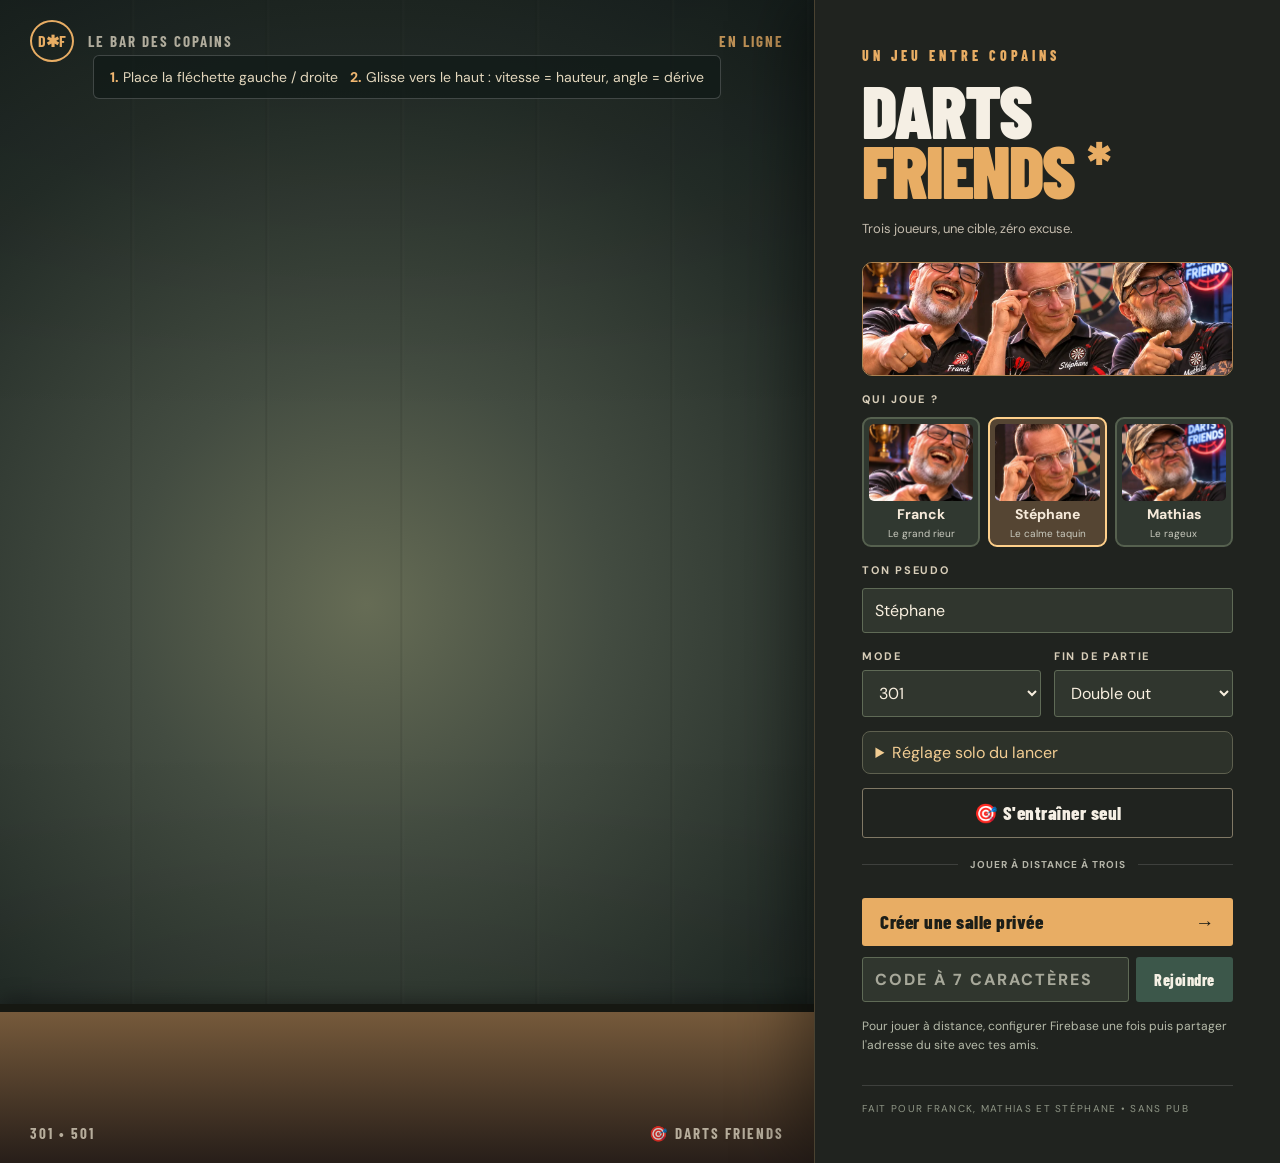
==== index.html @ 85f7383f "Add files via upload" ====
<!doctype html>
<html lang="fr">
<head>
  <meta charset="utf-8">
  <meta name="viewport" content="width=device-width, initial-scale=1, viewport-fit=cover">
  <meta name="theme-color" content="#1b211c">
  <meta name="description" content="Darts Friends : fléchettes 301 et 501 à trois, entre amis, sur Android">
  <title>Darts Friends • 301 / 501</title>
  <link rel="manifest" href="manifest.webmanifest">
  <link rel="icon" type="image/png" href="assets/icon-192.png">
  <link rel="stylesheet" href="style.css">
  <script src="firebase-config.js"></script>
  <script type="module" src="app.mjs"></script>
</head>
<body>
<div class="app-shell">
  <section class="arena">
    <div class="arena-top"><span class="mini-mark">D✱F</span><span>LE BAR DES COPAINS</span><span class="prototype">EN LIGNE</span></div>
    <canvas id="board" aria-label="Fléchettes : placer la fléchette en bas en déplaçant le doigt, puis glisser rapidement vers le haut"></canvas>
    <div class="aim-help"><strong>1.</strong> Place la fléchette gauche / droite &nbsp; <strong>2.</strong> Glisse vers le haut : vitesse = hauteur, angle = dérive</div>
    <div id="toast" class="toast" role="status" aria-live="polite"></div>
    <div id="shot-badge" class="shot-badge" aria-live="polite"></div>
    <div class="arena-bottom"><span>301 &bull; 501</span><span>🎯 DARTS FRIENDS</span></div>
  </section>
  <aside class="panel">
    <header class="brand"><div class="brand-kicker">UN JEU ENTRE COPAINS</div><h1>DARTS <em>FRIENDS</em><span class="brand-star">✱</span></h1><p>Trois joueurs, une cible, zéro excuse.</p></header>
    <section id="setup" class="screen">
      <div class="trio-banner"><img src="assets/trio.webp" alt="Illustration cartoon de Franck, Stéphane et Mathias autour d'une cible"></div>
      <label>Qui joue ?</label>
      <div class="avatar-picker" id="avatar-picker">
        <button class="avatar-choice" type="button" data-avatar="franck" aria-pressed="false"><img src="assets/franck.webp" alt=""><strong>Franck</strong><small>Le grand rieur</small></button>
        <button class="avatar-choice selected" type="button" data-avatar="stephane" aria-pressed="true"><img src="assets/stephane.webp" alt=""><strong>Stéphane</strong><small>Le calme taquin</small></button>
        <button class="avatar-choice" type="button" data-avatar="mathias" aria-pressed="false"><img src="assets/mathias.webp" alt=""><strong>Mathias</strong><small>Le rageux</small></button>
      </div>
      <label for="nickname">Ton pseudo</label><input id="nickname" maxlength="18" value="Stéphane" autocomplete="off">
      <div class="two-cols">
        <div><label for="game-mode">Mode</label><select id="game-mode"><option value="301">301</option><option value="501">501</option></select></div>
        <div><label for="checkout">Fin de partie</label><select id="checkout"><option value="true">Double out</option><option value="false">Libre</option></select></div>
      </div>
      <details class="sensitivity-section"><summary>Réglage solo du lancer</summary>
        <label>Force <output id="solo-force-value">1.00×</output></label><input id="solo-force" type="range" min="0.5" max="2" step="0.05" value="1">
        <label>Direction <output id="solo-direction-value">1.00×</output></label><input id="solo-direction" type="range" min="0.5" max="2" step="0.05" value="1">
      </details>
      <button id="practice" class="button button-outline" type="button">🎯 S'entraîner seul</button>
      <div class="separator"><span>JOUER À DISTANCE À TROIS</span></div>
      <button id="create" class="button button-primary" type="button">Créer une salle privée <span>→</span></button>
      <div class="joinline"><input id="room-input" maxlength="7" placeholder="CODE À 7 CARACTÈRES" autocapitalize="characters" aria-label="Code de salle"><button id="join" class="button button-small" type="button">Rejoindre</button></div>
      <p class="footnote" id="online-note">Pour jouer à distance, configurer Firebase une fois puis partager l'adresse du site avec tes amis.</p>
    </section>
    <section id="lobby" class="screen hidden">
      <div class="section-title">SALLE PRIVÉE <span id="room-code">-------</span></div>
      <p class="hint">Partage le lien ou le code ci-dessus. Chacun choisit son propre avatar.</p>
      <button id="share" type="button" class="button button-outline">🔗 Copier le lien d'invitation</button>
      <div id="lobby-players" class="player-list"></div>
      <div class="sensitivity-section" id="host-controls">
        <strong>Sensibilité commune pour les 3 joueurs</strong>
        <label>Force <output id="force-value">1.00×</output></label><input id="force-sensitivity" type="range" min="0.5" max="2" step="0.05" value="1">
        <label>Direction <output id="direction-value">1.00×</output></label><input id="direction-sensitivity" type="range" min="0.5" max="2" step="0.05" value="1">
        <button id="save-sensitivity" class="button button-outline" type="button">Appliquer à tous</button>
      </div>
      <p id="lobby-note" class="hint">En attente des amis…</p>
      <button id="start" class="button button-primary hidden" type="button">Lancer la partie à 3 <span>→</span></button>
      <button id="leave-lobby" class="text-button" type="button">Retour au menu</button>
    </section>
    <section id="match" class="screen hidden">
      <div class="match-top"><div><span class="small-label">MANCHE</span><h2 id="match-title">301</h2></div><div class="match-pills"><span id="room-pill">ENTRAÎNEMENT</span><span id="double-pill">DOUBLE OUT</span><span id="sensitivity-pill">F 1.00× · D 1.00×</span></div></div>
      <div id="players" class="player-list"></div>
      <div class="turn-box"><span class="small-label">C'EST AU TOUR DE</span><strong id="turn-name">Toi !</strong><span id="dart-counter">Fléchette 1/3</span></div>
      <div id="banter" class="banter-controls hidden"><label for="tease-target">CHAMBRER UN COPAIN</label><div class="banter-line"><select id="tease-target" aria-label="Personne à chambrer"></select><button id="tease" class="button button-banter" type="button">😏 Chambrer !</button></div></div>
      <div class="history"><span class="small-label">DERNIER LANCER</span><strong id="last-shot">À toi !</strong><span class="hint" id="quip"></span></div>
      <div id="win-banner" class="win-banner hidden"></div>
      <div class="controls"><button id="restart" class="button button-outline hidden" type="button">Rejouer</button><button id="exit" class="text-button" type="button">Retour au menu</button></div>
    </section>
    <footer class="panel-footer">FAIT POUR FRANCK, MATHIAS ET STÉPHANE • SANS PUB</footer>
  </aside>
</div>
</body>
</html>
---- style.css ----
@import url('https://fonts.googleapis.com/css2?family=Barlow+Condensed:wght@500;600;700;800;900&family=DM+Sans:wght@400;500;600;700&display=swap');
:root{--ink:#f5efe4;--gold:#e8ad64;--dark:#1b1d19;--line:#ffffff22;--muted:#c4bcae;--green:#385949;--red:#b64037}
*{box-sizing:border-box}html,body{margin:0;min-height:100%;background:#131714;color:var(--ink);font-family:'DM Sans',Arial,sans-serif}button,input,select{font:inherit}button{cursor:pointer}body{overscroll-behavior:none}
.app-shell{min-height:100dvh;display:grid;grid-template-columns:minmax(0,1.52fr) minmax(330px,.87fr);max-width:1920px;margin:auto;overflow:hidden}
.arena{position:relative;min-height:680px;overflow:hidden;background:radial-gradient(circle at 45% 52%,#666c55 0%,#434c41 32%,#252e29 70%,#17201e 100%)}
.arena:before{content:"";pointer-events:none;position:absolute;inset:0;opacity:.24;background:repeating-linear-gradient(90deg,transparent 0,transparent 130px,#0007 131px,#e0d2b111 133px,transparent 135px),linear-gradient(0deg,#0007,transparent 35%,transparent 65%,#0007)}
.arena:after{content:"";position:absolute;bottom:0;height:13%;left:0;right:0;pointer-events:none;background:linear-gradient(#765a3b,#271e19);border-top:8px solid #161812;box-shadow:0 -4px 20px #0005}
.arena-top,.arena-bottom{position:absolute;z-index:2;left:30px;right:30px;display:flex;align-items:center;gap:14px;font-family:'Barlow Condensed',sans-serif;font-weight:700;letter-spacing:2px;font-size:15px;color:#e1d9c5c0}
.arena-top{top:20px}.arena-bottom{bottom:20px;justify-content:space-between}.mini-mark{border:2px solid #e8ad64;border-radius:50%;color:#e8ad64;padding:9px 6px;font-size:16px;letter-spacing:0}.prototype{margin-left:auto;color:#e8ad64;opacity:.8}
#board{touch-action:none;display:block;position:absolute;inset:0;width:100%;height:100%;z-index:1;cursor:crosshair}
.aim-help{z-index:3;position:absolute;top:55px;bottom:auto;left:50%;transform:translateX(-50%);white-space:nowrap;text-align:center;padding:12px 16px;background:#111a18c4;border:1px solid #ffffff30;border-radius:6px;font-size:clamp(11px,1.2vw,14px);color:#e3d7bd;pointer-events:none}.aim-help strong{color:#f1b771}.aim-help span{color:#9d906f;margin:0 5px}
.toast,.shot-badge{pointer-events:none;position:absolute;z-index:4;left:50%;transform:translateX(-50%);text-align:center;font-family:'Barlow Condensed',sans-serif;font-weight:900;letter-spacing:1px;opacity:0;transition:opacity .18s}.toast{top:105px;font-size:18px;background:#151f1ce8;padding:9px 20px;border-radius:4px}.toast.visible,.shot-badge.visible{opacity:1}.shot-badge{top:21%;font-size:clamp(36px,5vw,76px);color:#f3bb6e;text-shadow:0 4px 0 #30261d,0 10px 40px #000}
.panel{z-index:5;position:relative;background:#20231f;box-shadow:-18px 0 60px #0006;min-height:100vh;padding:clamp(22px,3.7vw,54px);display:flex;flex-direction:column;border-left:1px solid #eebd7b33;overflow-y:auto}
.brand-kicker{font-family:'Barlow Condensed',sans-serif;color:var(--gold);letter-spacing:4px;font-size:14px;font-weight:800}.brand{margin-bottom:25px}.brand h1{font-family:'Barlow Condensed',Impact,sans-serif;font-size:clamp(50px,5.7vw,86px);letter-spacing:-2px;line-height:.82;margin:17px 0 12px;font-weight:900;position:relative}.brand h1 em{color:var(--gold);font-style:normal}.brand-star{font-size:30px;vertical-align:top;margin-left:12px;color:var(--gold)}.brand p{color:var(--muted);font-size:13px;margin:19px 0 0}
.screen{display:flex;flex-direction:column;gap:11px;flex:1}.hidden{display:none!important}.screen>label,.two-cols label{font-size:11px;text-transform:uppercase;letter-spacing:1.7px;font-weight:700;color:#d8ceb9;margin-top:5px;display:block}.screen input,.screen select{width:100%;border-radius:3px;background:#30362e;border:1px solid #5f6a56;padding:11px 12px;color:#f8efdf;outline:none;min-height:42px}.screen input:focus,.screen select:focus{border-color:var(--gold)}.screen input::placeholder{color:#a7a89a}.two-cols{display:grid;grid-template-columns:1fr 1fr;gap:13px}.two-cols label{margin-bottom:7px}
.button{border:0;min-height:45px;padding:12px 18px;border-radius:3px;font-family:'Barlow Condensed',sans-serif;font-weight:800;font-size:19px;letter-spacing:.5px;transition:transform .15s,background .15s}.button:active{transform:scale(.98)}.button-primary{background:var(--gold);color:#1c1e18;margin-top:7px;display:flex;justify-content:space-between;align-items:center}.button-primary:hover{background:#f3c18a}.button-outline{color:var(--ink);background:transparent;border:1px solid #807865}.button-outline:hover{background:#353b32}.separator{display:flex;align-items:center;gap:12px;color:#b4b4a8;font-size:10px;font-weight:700;letter-spacing:1px;margin:9px 0}.separator:before,.separator:after{content:"";height:1px;background:var(--line);flex:1}.joinline{display:grid;grid-template-columns:1fr auto;gap:7px}.joinline input{letter-spacing:2px;font-weight:800;text-transform:uppercase}.button-small{background:#3c574a;color:#f5f1e5;font-size:16px}.footnote,.hint{font-size:12px;line-height:1.6;color:#b6bbaa;margin:4px 0}
.section-title{font-family:'Barlow Condensed',sans-serif;letter-spacing:1px;font-size:25px;font-weight:800;display:flex;align-items:center;justify-content:space-between}.section-title span{font-size:28px;background:#334333;border:1px dashed #d6aa6b;padding:4px 10px;color:#ffce80;letter-spacing:4px}
.player-list{display:flex;flex-direction:column;gap:9px;margin:10px 0}.player{display:flex;align-items:center;gap:13px;padding:8px 10px;border:1px solid #4c5245;background:#292f28;border-radius:4px;min-height:61px}.player.active{border-color:#ecb875;background:#3c3e30}.player.offline{opacity:.5}.player-details{display:flex;flex-direction:column;gap:2px;flex:1;min-width:0}.player-details strong{font-size:14px;white-space:nowrap;overflow:hidden;text-overflow:ellipsis}.player-details small{font-size:10px;color:#bebaaa;text-transform:uppercase;letter-spacing:.5px}.points{font-family:'Barlow Condensed',sans-serif;font-size:29px;font-weight:800;color:#f6c086;line-height:1}
.avatar{--shirt:#8aab9d;flex-shrink:0;width:45px;height:45px;overflow:hidden;position:relative;border-radius:50%;background:radial-gradient(circle at 25% 15%,#f6e3ae,#c7b58b 65%,#907052);border:2px solid #a18a68;box-shadow:inset 0 3px 6px #ffffff57,0 2px 8px #0005}.avatar .body{position:absolute;left:6px;right:6px;bottom:-10px;height:22px;border-radius:50% 50% 0 0;background:var(--shirt);border:2px solid #322a24}.avatar .face{position:absolute;left:10px;top:6px;width:23px;height:27px;border-radius:42% 42% 49% 49%;background:#e9aa7c;border:1px solid #976b4b;box-shadow:inset -3px -4px 0 #ba79564d}.avatar .hair{position:absolute;left:8px;top:3px;width:27px;height:13px;border-radius:50% 50% 20% 12%;background:#4b3429;transform:rotate(-6deg)}.avatar .eyes{position:absolute;left:15px;top:19px;width:3px;height:3px;background:#292923;border-radius:50%;box-shadow:10px 0 #292923}.avatar .mouth{position:absolute;left:18px;top:26px;width:9px;height:4px;border-bottom:2px solid #6b3835;border-radius:50%}
.avatar.type-1{--shirt:#d06b55}.avatar.type-1 .hair{background:#766858}.avatar.type-2{--shirt:#6678a8}.avatar.type-2 .hair{background:#2e3030}
.match-top{display:flex;justify-content:space-between;align-items:center}.small-label{font-size:10px;letter-spacing:2px;font-weight:800;color:#b3b6a7}.match-top h2{font-size:47px;font-family:'Barlow Condensed',sans-serif;margin:0;line-height:1}.match-pills{display:flex;flex-direction:column;align-items:flex-end;gap:6px}.match-pills span{padding:5px 9px;font-size:10px;background:#314a3e;border:1px solid #607664;letter-spacing:1px;font-weight:800}.match-pills span+span{background:#67482f;border-color:#ad8454}.turn-box{border-left:3px solid var(--gold);padding:10px 13px;background:#323a30;display:flex;flex-direction:column;gap:4px}.turn-box strong{font-size:18px}.turn-box>span:last-child{font-size:12px;color:#b8c5b1}.history{border-top:1px solid var(--line);padding:14px 0;display:flex;flex-direction:column;gap:5px}.history strong{font-family:'Barlow Condensed',sans-serif;font-size:25px}.win-banner{background:#5a6339;border:1px solid #dfbb64;padding:15px;text-align:center;font-family:'Barlow Condensed',sans-serif;font-size:24px;font-weight:800}.controls{display:flex;gap:15px;align-items:center;margin-top:auto}.controls .button{flex:1}.text-button{background:none;border:0;color:#c9bbaa;text-decoration:underline;text-underline-offset:4px;padding:10px 0;text-align:left;font-size:12px}.panel-footer{border-top:1px solid var(--line);margin-top:26px;padding-top:16px;color:#8f9686;font-size:10px;letter-spacing:1.3px}
@media(max-width:750px){.app-shell{display:flex;flex-direction:column}.arena{height:62dvh;min-height:390px;flex-shrink:0}.panel{min-height:unset;padding:22px}.brand{margin-bottom:19px}.brand h1{font-size:56px;line-height:.85}.brand h1 br{display:none}.brand h1 em:before{content:' '}.arena-top,.arena-bottom{left:18px;right:18px;font-size:11px}.arena-top{top:12px}.arena-bottom{bottom:10px}.aim-help{top:45px;bottom:auto;width:max-content;max-width:95%;font-size:10px}.panel-footer{display:none}}
@media (orientation:landscape) and (max-height:630px){.arena{min-height:100vh}.panel{padding:17px 23px}.brand{margin-bottom:12px}.brand h1{font-size:52px;margin:9px 0 8px}.brand p{margin:10px 0 0}.screen{gap:6px}.screen input,.screen select{min-height:35px;padding:7px}.button{min-height:35px;padding:7px 10px;font-size:16px}.player{min-height:46px}.avatar{width:34px;height:34px}.avatar .body{bottom:-13px}.avatar .face{left:7px;top:4px}.avatar .hair{left:6px;top:2px}.avatar .eyes{left:12px;top:16px}.avatar .mouth{left:15px;top:23px}.panel-footer{display:none}.aim-help{top:38px;bottom:auto}}

.sensitivity-section {padding:12px; margin:12px 0; background:rgba(255,255,255,.035); border-radius:9px;}
.sensitivity-section label {display:flex;justify-content:space-between;margin-top:8px;}
.sensitivity-section input[type=range] {width:100%;accent-color:#e7b86f;margin:9px 0;}
.sensitivity-section summary {cursor:pointer;color:#edc380;}

/* Simplification : avatars fixes, sans animations */
.trio-banner{height:114px;overflow:hidden;border-radius:10px;border:1px solid #a88151;background:#151914}
.trio-banner img{width:100%;height:100%;object-fit:cover;object-position:center 36%}
.avatar-picker{display:grid;grid-template-columns:repeat(3,minmax(0,1fr));gap:8px}
.avatar-choice{background:#303830;border:2px solid #56614f;border-radius:9px;color:#f5e9d9;padding:5px;display:flex;flex-direction:column;align-items:center;gap:4px;min-width:0}
.avatar-choice.selected{border-color:#ffd08b;background:#554533}
.avatar-choice img{width:100%;height:77px;object-fit:cover;object-position:center 26%;border-radius:5px}
.avatar-choice strong{font-weight:800;font-size:14px}.avatar-choice small{font-size:10px;color:#cacbbf;text-align:center}
.avatar-portrait{width:46px;height:46px;object-fit:cover;object-position:center 26%;border:1px solid #bfa274;border-radius:7px;flex:none}
.sensitivity-section{border:1px solid #5e604f;background:#2d322a;border-radius:8px;padding:10px 12px;margin:3px 0}
.sensitivity-section summary{cursor:pointer;color:#f2cd93}.sensitivity-section label{display:flex;justify-content:space-between;margin-top:7px;font-size:12px;color:#e4d9c7}
.sensitivity-section input[type=range]{width:100%;min-height:25px;accent-color:#e9b36e;padding:0;border:0}
.sensitivity-section strong{font-size:12px}
.banter-controls{padding:10px;border:1px solid #ad8d62;border-radius:8px;background:#36352b}
.banter-controls label{font-size:10px;letter-spacing:1.5px;color:#edcb91;font-weight:800}
.banter-line{display:grid;grid-template-columns:1fr auto;gap:6px;margin-top:6px}
.button-banter{background:#e8b673;color:#211c13;font-size:14px;white-space:nowrap;padding:7px;min-height:42px}
#quip{color:#eac58f;font-weight:800;font-size:13px}
.button:disabled{opacity:.45;cursor:not-allowed}
@media(max-width:750px){.arena{height:61dvh;min-height:370px}.panel{padding:18px}.brand h1{font-size:50px}.trio-banner{height:95px}.aim-help{white-space:normal;top:52px;line-height:1.35;width:calc(100% - 28px);max-width:calc(100% - 28px);background:#15221fda}.avatar-choice img{height:68px}.toast{top:105px;font-size:14px}}
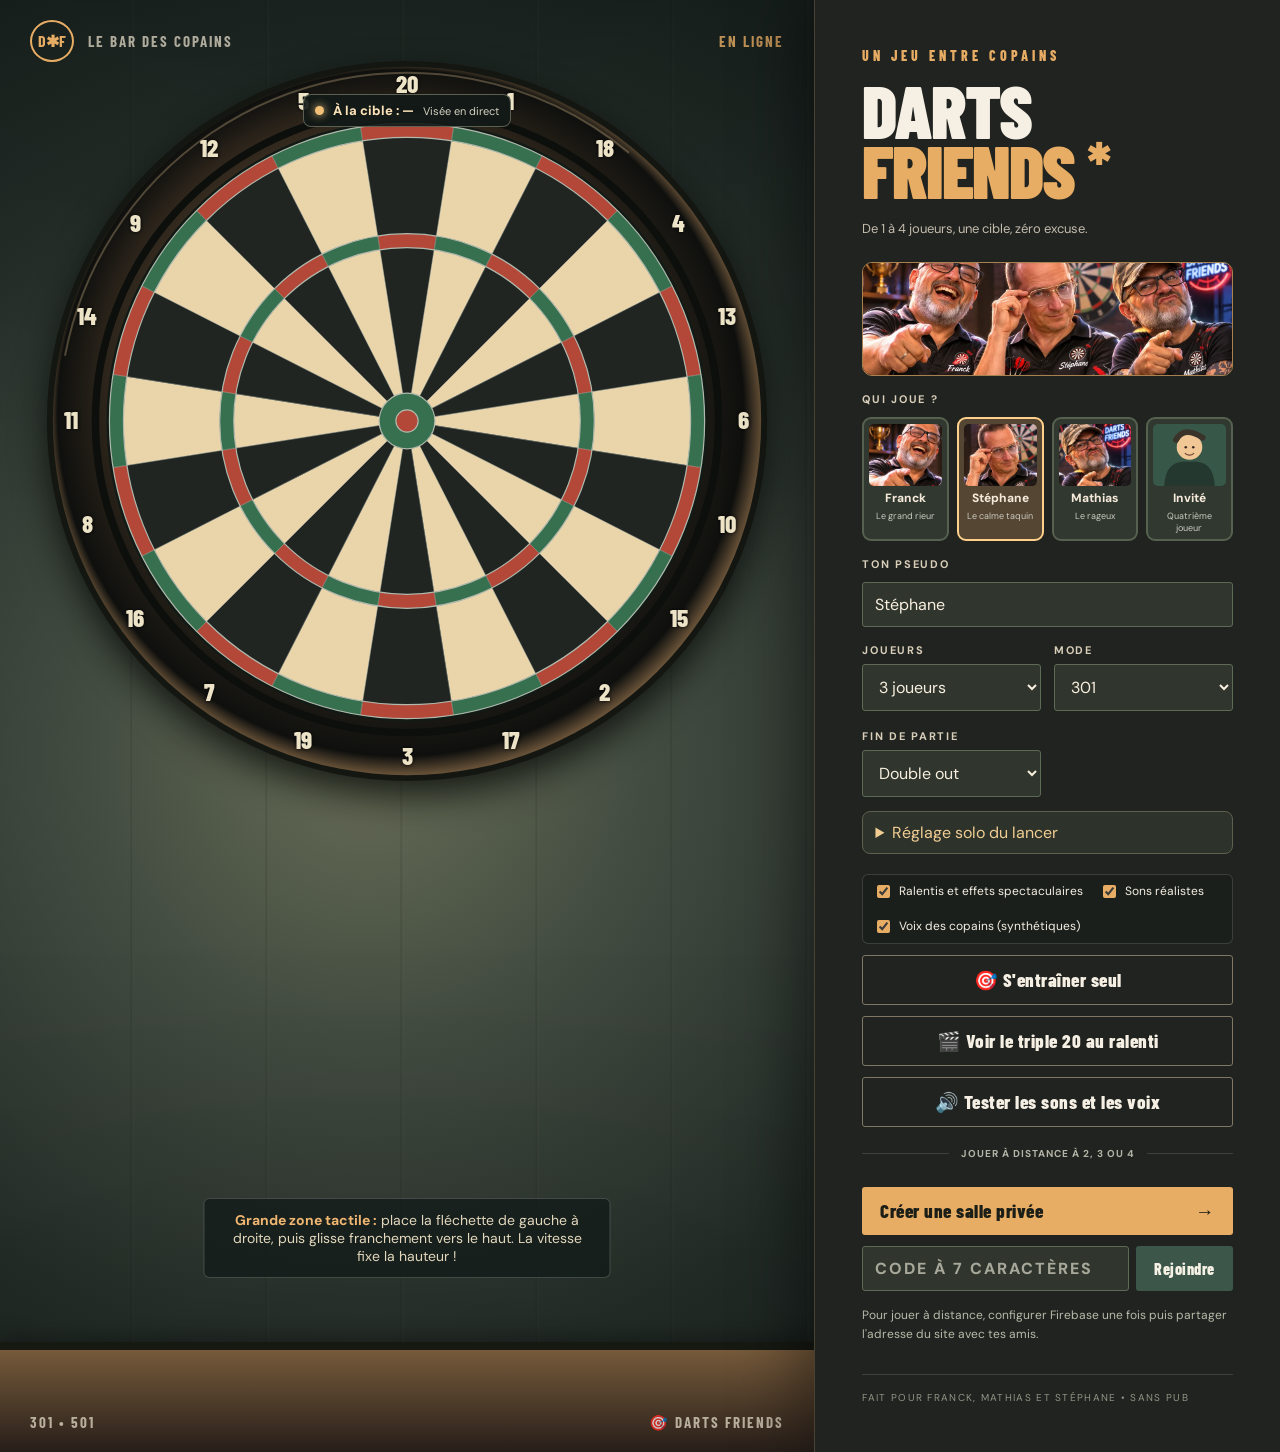
==== commit addc146a: "Add files via upload" ====
--- a/index.html
+++ b/index.html
@@ -4,8 +4,8 @@
   <meta charset="utf-8">
   <meta name="viewport" content="width=device-width, initial-scale=1, viewport-fit=cover">
   <meta name="theme-color" content="#1b211c">
-  <meta name="description" content="Darts Friends : fléchettes 301 et 501 à trois, entre amis, sur Android">
-  <title>Darts Friends • 301 / 501</title>
+  <meta name="description" content="Darts Friends : fléchettes 301 et 501 de 1 à 4 joueurs, entre amis, sur Android">
+  <title>Darts Friends • V0.9 • fléchettes compétition et sons</title>
   <link rel="manifest" href="manifest.webmanifest">
   <link rel="icon" type="image/png" href="assets/icon-192.png">
   <link rel="stylesheet" href="style.css">
@@ -17,13 +17,16 @@
   <section class="arena">
     <div class="arena-top"><span class="mini-mark">D✱F</span><span>LE BAR DES COPAINS</span><span class="prototype">EN LIGNE</span></div>
     <canvas id="board" aria-label="Fléchettes : placer la fléchette en bas en déplaçant le doigt, puis glisser rapidement vers le haut"></canvas>
-    <div class="aim-help"><strong>1.</strong> Place la fléchette gauche / droite &nbsp; <strong>2.</strong> Glisse vers le haut : vitesse = hauteur, angle = dérive</div>
+    <div class="aim-help"><strong>Grande zone tactile :</strong> place la fléchette de gauche à droite, puis glisse franchement vers le haut. La vitesse fixe la hauteur !</div>
+    <div id="cinema-overlay" class="cinema-overlay" aria-live="polite"><div id="cinema-title" class="cinema-title"></div><div id="cinema-subtitle" class="cinema-subtitle"></div></div>
+    <div class="live-overlay" id="live-overlay"><span class="live-dot"></span><span id="live-description">À la cible : —</span><span id="live-detail">Visée en direct</span></div>
     <div id="toast" class="toast" role="status" aria-live="polite"></div>
     <div id="shot-badge" class="shot-badge" aria-live="polite"></div>
+    <div id="reaction-bubble" class="reaction-bubble" aria-live="polite"><img id="reaction-avatar" alt="" src="assets/franck.webp"><div><strong id="reaction-name">Franck</strong><span id="reaction-text">« Tocar ! »</span></div></div>
     <div class="arena-bottom"><span>301 &bull; 501</span><span>🎯 DARTS FRIENDS</span></div>
   </section>
   <aside class="panel">
-    <header class="brand"><div class="brand-kicker">UN JEU ENTRE COPAINS</div><h1>DARTS <em>FRIENDS</em><span class="brand-star">✱</span></h1><p>Trois joueurs, une cible, zéro excuse.</p></header>
+    <header class="brand"><div class="brand-kicker">UN JEU ENTRE COPAINS</div><h1>DARTS <em>FRIENDS</em><span class="brand-star">✱</span></h1><p>De 1 à 4 joueurs, une cible, zéro excuse.</p></header>
     <section id="setup" class="screen">
       <div class="trio-banner"><img src="assets/trio.webp" alt="Illustration cartoon de Franck, Stéphane et Mathias autour d'une cible"></div>
       <label>Qui joue ?</label>
@@ -31,9 +34,11 @@
         <button class="avatar-choice" type="button" data-avatar="franck" aria-pressed="false"><img src="assets/franck.webp" alt=""><strong>Franck</strong><small>Le grand rieur</small></button>
         <button class="avatar-choice selected" type="button" data-avatar="stephane" aria-pressed="true"><img src="assets/stephane.webp" alt=""><strong>Stéphane</strong><small>Le calme taquin</small></button>
         <button class="avatar-choice" type="button" data-avatar="mathias" aria-pressed="false"><img src="assets/mathias.webp" alt=""><strong>Mathias</strong><small>Le rageux</small></button>
+        <button class="avatar-choice" type="button" data-avatar="invite" aria-pressed="false"><img src="assets/invite.svg" alt=""><strong>Invité</strong><small>Quatrième joueur</small></button>
       </div>
       <label for="nickname">Ton pseudo</label><input id="nickname" maxlength="18" value="Stéphane" autocomplete="off">
       <div class="two-cols">
+        <div><label for="player-count">Joueurs</label><select id="player-count"><option value="1">1 • Entraînement</option><option value="2">2 joueurs</option><option value="3" selected>3 joueurs</option><option value="4">4 joueurs</option></select></div>
         <div><label for="game-mode">Mode</label><select id="game-mode"><option value="301">301</option><option value="501">501</option></select></div>
         <div><label for="checkout">Fin de partie</label><select id="checkout"><option value="true">Double out</option><option value="false">Libre</option></select></div>
       </div>
@@ -41,8 +46,11 @@
         <label>Force <output id="solo-force-value">1.00×</output></label><input id="solo-force" type="range" min="0.5" max="2" step="0.05" value="1">
         <label>Direction <output id="solo-direction-value">1.00×</output></label><input id="solo-direction" type="range" min="0.5" max="2" step="0.05" value="1">
       </details>
+      <div class="show-options"><label><input id="cinematic" type="checkbox" checked> Ralentis et effets spectaculaires</label><label><input id="sound-fx" type="checkbox" checked> Sons réalistes</label><label><input id="voice-fx" type="checkbox" checked> Voix des copains (synthétiques)</label></div>
       <button id="practice" class="button button-outline" type="button">🎯 S'entraîner seul</button>
-      <div class="separator"><span>JOUER À DISTANCE À TROIS</span></div>
+      <button id="show-preview" class="button button-outline" type="button">🎬 Voir le triple 20 au ralenti</button>
+      <button id="test-audio" class="button button-outline" type="button">🔊 Tester les sons et les voix</button>
+      <div class="separator"><span>JOUER À DISTANCE À 2, 3 OU 4</span></div>
       <button id="create" class="button button-primary" type="button">Créer une salle privée <span>→</span></button>
       <div class="joinline"><input id="room-input" maxlength="7" placeholder="CODE À 7 CARACTÈRES" autocapitalize="characters" aria-label="Code de salle"><button id="join" class="button button-small" type="button">Rejoindre</button></div>
       <p class="footnote" id="online-note">Pour jouer à distance, configurer Firebase une fois puis partager l'adresse du site avec tes amis.</p>
@@ -53,18 +61,19 @@
       <button id="share" type="button" class="button button-outline">🔗 Copier le lien d'invitation</button>
       <div id="lobby-players" class="player-list"></div>
       <div class="sensitivity-section" id="host-controls">
-        <strong>Sensibilité commune pour les 3 joueurs</strong>
+        <strong>Sensibilité commune pour la salle</strong>
         <label>Force <output id="force-value">1.00×</output></label><input id="force-sensitivity" type="range" min="0.5" max="2" step="0.05" value="1">
         <label>Direction <output id="direction-value">1.00×</output></label><input id="direction-sensitivity" type="range" min="0.5" max="2" step="0.05" value="1">
         <button id="save-sensitivity" class="button button-outline" type="button">Appliquer à tous</button>
       </div>
       <p id="lobby-note" class="hint">En attente des amis…</p>
-      <button id="start" class="button button-primary hidden" type="button">Lancer la partie à 3 <span>→</span></button>
+      <button id="start" class="button button-primary hidden" type="button">Lancer la partie <span>→</span></button>
       <button id="leave-lobby" class="text-button" type="button">Retour au menu</button>
     </section>
     <section id="match" class="screen hidden">
       <div class="match-top"><div><span class="small-label">MANCHE</span><h2 id="match-title">301</h2></div><div class="match-pills"><span id="room-pill">ENTRAÎNEMENT</span><span id="double-pill">DOUBLE OUT</span><span id="sensitivity-pill">F 1.00× · D 1.00×</span></div></div>
       <div id="players" class="player-list"></div>
+      <div id="spectator-state" class="spectator-state">👀 En direct : en attente du lancer…</div>
       <div class="turn-box"><span class="small-label">C'EST AU TOUR DE</span><strong id="turn-name">Toi !</strong><span id="dart-counter">Fléchette 1/3</span></div>
       <div id="banter" class="banter-controls hidden"><label for="tease-target">CHAMBRER UN COPAIN</label><div class="banter-line"><select id="tease-target" aria-label="Personne à chambrer"></select><button id="tease" class="button button-banter" type="button">😏 Chambrer !</button></div></div>
       <div class="history"><span class="small-label">DERNIER LANCER</span><strong id="last-shot">À toi !</strong><span class="hint" id="quip"></span></div>
--- a/style.css
+++ b/style.css
@@ -47,3 +47,120 @@
 #quip{color:#eac58f;font-weight:800;font-size:13px}
 .button:disabled{opacity:.45;cursor:not-allowed}
 @media(max-width:750px){.arena{height:61dvh;min-height:370px}.panel{padding:18px}.brand h1{font-size:50px}.trio-banner{height:95px}.aim-help{white-space:normal;top:52px;line-height:1.35;width:calc(100% - 28px);max-width:calc(100% - 28px);background:#15221fda}.avatar-choice img{height:68px}.toast{top:105px;font-size:14px}}
+
+/* V0.6 — salons modulables et visée en direct */
+.avatar-picker{grid-template-columns:repeat(4,minmax(0,1fr))}
+.avatar-choice img{height:62px}.avatar-choice strong{font-size:12px}.avatar-choice small{font-size:9px}
+.live-overlay{position:absolute;z-index:3;left:50%;transform:translateX(-50%);top:12%;display:flex;align-items:center;gap:9px;max-width:95%;white-space:nowrap;background:#121a17e9;border:1px solid #b7b89b70;color:#fbe1b8;border-radius:8px;padding:7px 11px;font-weight:800;font-size:13px;pointer-events:none}
+.live-dot{width:9px;height:9px;background:#f3c078;border-radius:50%;box-shadow:0 0 10px #ffd48b;flex:none}
+#live-detail{font-weight:400;font-size:11px;color:#d4d2c2}
+.spectator-state{font-size:12px;border-left:3px solid #e9b76b;padding:8px 10px;background:#333b30;color:#f4dbb7;border-radius:4px}
+.aim-help{top:49px}.live-overlay{top:94px}
+@media(max-width:750px){.avatar-picker{gap:5px}.avatar-choice img{height:55px}.avatar-choice{padding:3px}.avatar-choice strong{font-size:11px}.avatar-choice small{font-size:8px}.live-overlay{top:95px;font-size:11px;gap:6px;padding:5px 7px}#live-detail{font-size:9px}.aim-help{top:49px}}
+@media(min-width:751px) and (max-width:1000px){.avatar-choice img{height:58px}}
+/* Mode match compact : cible, score et statut direct visibles sur téléphone. */
+@media(max-width:750px){
+ body[data-screen="match"]{height:100dvh;overflow:hidden}
+ body[data-screen="match"] .app-shell{height:100dvh;min-height:0;overflow:hidden;display:flex;flex-direction:column}
+ body[data-screen="match"] .arena{flex:0 0 58dvh;height:58dvh;min-height:0}
+ body[data-screen="match"] .panel{flex:1 1 auto;height:42dvh;min-height:0;overflow-y:auto;padding:7px 12px;box-shadow:none}
+ body[data-screen="match"] .brand,body[data-screen="match"] .panel-footer{display:none}
+ body[data-screen="match"] .screen{gap:4px;flex:0}
+ body[data-screen="match"] .match-top h2{font-size:28px}
+ body[data-screen="match"] .match-top{gap:8px}
+ body[data-screen="match"] .match-pills{flex-direction:row;align-items:center;flex-wrap:wrap;gap:3px;justify-content:flex-end}
+ body[data-screen="match"] .match-pills span{font-size:8px;padding:2px 4px;letter-spacing:0}
+ body[data-screen="match"] .player-list{display:grid;grid-template-columns:repeat(2,minmax(0,1fr));gap:4px;margin:2px 0}
+ body[data-screen="match"] .player{gap:5px;min-height:39px;padding:3px 5px}
+ body[data-screen="match"] .avatar-portrait{width:33px;height:33px}
+ body[data-screen="match"] .player-details strong{font-size:11px}
+ body[data-screen="match"] .player-details small{font-size:7px}
+ body[data-screen="match"] .points{font-size:22px}
+ body[data-screen="match"] .score-wrap{display:flex;flex-direction:column;align-items:center}
+ body[data-screen="match"] .dart-count{font-size:7px;color:#f6bc7b;letter-spacing:0}
+ body[data-screen="match"] .turn-box{padding:3px 8px;flex-direction:row;align-items:center;gap:6px}
+ body[data-screen="match"] .turn-box .small-label{font-size:8px;letter-spacing:0}
+ body[data-screen="match"] .turn-box strong{font-size:13px}
+ body[data-screen="match"] .turn-box>span:last-child{font-size:9px;margin-left:auto}
+ body[data-screen="match"] .spectator-state{padding:3px 7px;font-size:9px;line-height:1.3}
+ body[data-screen="match"] .history{padding:3px 0;display:flex;flex-direction:row;align-items:center;gap:6px}
+ body[data-screen="match"] .history .small-label{font-size:8px;letter-spacing:0}
+ body[data-screen="match"] .history strong{font-size:15px}
+ body[data-screen="match"] #quip{font-size:9px}
+ body[data-screen="match"] .banter-controls{padding:3px 6px}
+ body[data-screen="match"] .banter-controls label{font-size:8px;letter-spacing:0}
+ body[data-screen="match"] .banter-line{margin-top:2px}
+ body[data-screen="match"] .banter-line select{min-height:25px;padding:3px;font-size:11px}
+ body[data-screen="match"] .button-banter{min-height:25px;font-size:12px;padding:2px 8px}
+ body[data-screen="match"] .controls{min-height:18px;margin:0}
+ body[data-screen="match"] .controls .text-button{font-size:10px;padding:3px 0}
+ body[data-screen="match"] .controls .button{min-height:25px;font-size:12px;padding:2px 6px}
+ body[data-screen="match"] .arena-top{font-size:9px}
+ body[data-screen="match"] .aim-help{font-size:9px;top:37px}
+ body[data-screen="match"] .live-overlay{top:80px}
+}
+@media(max-width:750px) and (max-height:690px){
+ body[data-screen="match"] .arena{flex-basis:52dvh;height:52dvh}
+ body[data-screen="match"] .panel{height:48dvh}
+}
+
+@media(max-width:750px){
+ body[data-screen="match"] .aim-help,body[data-screen="match"] .live-overlay{display:none}
+ body[data-screen="match"] .toast{top:auto;bottom:20%;font-size:12px;max-width:80%;padding:5px 8px}
+ body[data-screen="match"] .shot-badge{top:38%;font-size:clamp(26px,9vw,45px)}
+}
+
+/* V0.7 : piste de lancer géante et mise en scène du projectile. */
+body[data-screen="match"] .arena{background:radial-gradient(circle at 50% 23%,#5e6955 0%,#39463c 35%,#1d2a24 79%,#101918 100%)}
+.arena:after{height:7%}
+.aim-help{top:auto;bottom:12%;max-width:90%;white-space:normal;pointer-events:none}
+.cinema-overlay{pointer-events:none;position:absolute;z-index:5;top:25%;left:50%;transform:translate(-50%,-10px) scale(.94);width:85%;text-align:center;opacity:0;transition:opacity .3s,transform .3s;text-shadow:0 3px 13px #000,0 0 35px #000;}
+.cinema-overlay.active{opacity:1;transform:translate(-50%,0) scale(1)}
+.cinema-overlay .cinema-title{font-family:'Barlow Condensed',Impact,sans-serif;color:#ffce72;font-size:clamp(34px,6vw,84px);font-weight:900;letter-spacing:2px;line-height:1;text-shadow:0 3px 1px #6c3619,0 0 25px #ffbe4088}
+.cinema-overlay .cinema-subtitle{font-family:'Barlow Condensed',sans-serif;font-size:clamp(12px,2vw,22px);color:white;letter-spacing:3px;font-weight:800;margin-top:6px}
+.cinema-overlay.impact .cinema-title{animation:impact-pop .5s ease-out}
+@keyframes impact-pop {0%{transform:scale(.85)}45%{transform:scale(1.13)}100%{transform:scale(1)}}
+.show-options{display:flex;flex-wrap:wrap;gap:16px;align-items:center;padding:7px 10px;border:1px solid #ffffff24;background:#111a164d;margin-top:6px;border-radius:6px;font-size:12px}
+.show-options label{display:flex;gap:6px;align-items:center;cursor:pointer}
+.show-options input{width:auto!important;min-height:0!important;accent-color:#e8ad64}
+@media(max-width:750px){
+ body[data-screen="match"] .arena{height:70dvh;flex:0 0 70dvh;min-height:0}
+ body[data-screen="match"] .panel{height:30dvh;min-height:0}
+ body[data-screen="match"] .cinema-overlay{top:22%;}
+ .arena .aim-help{bottom:8%;font-size:11px}
+}
+@media(max-width:750px) and (max-height:690px){
+ body[data-screen="match"] .arena{height:68dvh;flex:0 0 68dvh}
+ body[data-screen="match"] .panel{height:32dvh}
+}
+
+/* V0.7 : ne pas perdre le plateau en paysage sur les petits téléphones. */
+body[data-screen="match"]{height:100dvh;overflow:hidden}
+@media(orientation:landscape) and (max-height:630px){
+ body[data-screen="match"] .app-shell{height:100dvh;min-height:0;display:grid;grid-template-columns:minmax(0,1.12fr) minmax(260px,.88fr);overflow:hidden}
+ body[data-screen="match"] .arena{height:100dvh;min-height:0}
+ body[data-screen="match"] .panel{height:100dvh;min-height:0;padding:7px 12px;overflow:auto}
+ body[data-screen="match"] .brand{display:none}
+ body[data-screen="match"] .player{min-height:37px}
+ body[data-screen="match"] .player-list{display:grid;grid-template-columns:repeat(2,minmax(0,1fr));gap:4px}
+ body[data-screen="match"] .player-details strong{font-size:11px}
+ body[data-screen="match"] .points{font-size:20px}
+ body[data-screen="match"] .match-top h2{font-size:27px}
+ body[data-screen="match"] .history{padding:3px 0}
+ body[data-screen="match"] .turn-box{padding:5px}
+ body[data-screen="match"] .aim-help{display:none}
+}
+
+body[data-screen='match'] .arena-top{display:none}
+/* Les titres spectaculaires restent sous la cible pour ne jamais masquer l'impact. */
+body[data-screen="match"] .cinema-overlay{top:58%}
+
+/* V0.8 — répliques visibles, sans masquer la cible ni réduire la piste tactile. */
+.reaction-bubble{position:absolute;z-index:6;left:50%;bottom:7.5%;transform:translate(-50%,15px) scale(.92);opacity:0;pointer-events:none;display:flex;align-items:center;gap:10px;max-width:88%;min-width:190px;padding:9px 12px;border-radius:12px;border:1px solid #ffd596a8;background:#131c19ed;color:#fff4d8;box-shadow:0 8px 24px #000a;transition:transform .23s,opacity .23s}
+.reaction-bubble.visible{transform:translate(-50%,0) scale(1);opacity:1}
+.reaction-bubble img{width:48px;height:48px;object-fit:cover;object-position:center 23%;border:2px solid #f8c47b;border-radius:9px;flex:none}
+.reaction-bubble>div{display:flex;flex-direction:column;gap:2px;min-width:0}
+.reaction-bubble strong{color:#f3bf70;font-size:12px;letter-spacing:.5px}
+.reaction-bubble span{font-weight:900;font-size:clamp(15px,2.4vw,23px);white-space:normal;text-shadow:0 2px 2px #000}
+body[data-screen="match"] .reaction-bubble{bottom:4%}
+@media(max-width:750px){.reaction-bubble{padding:6px 9px;gap:7px;bottom:6%;}.reaction-bubble img{width:37px;height:37px}}
